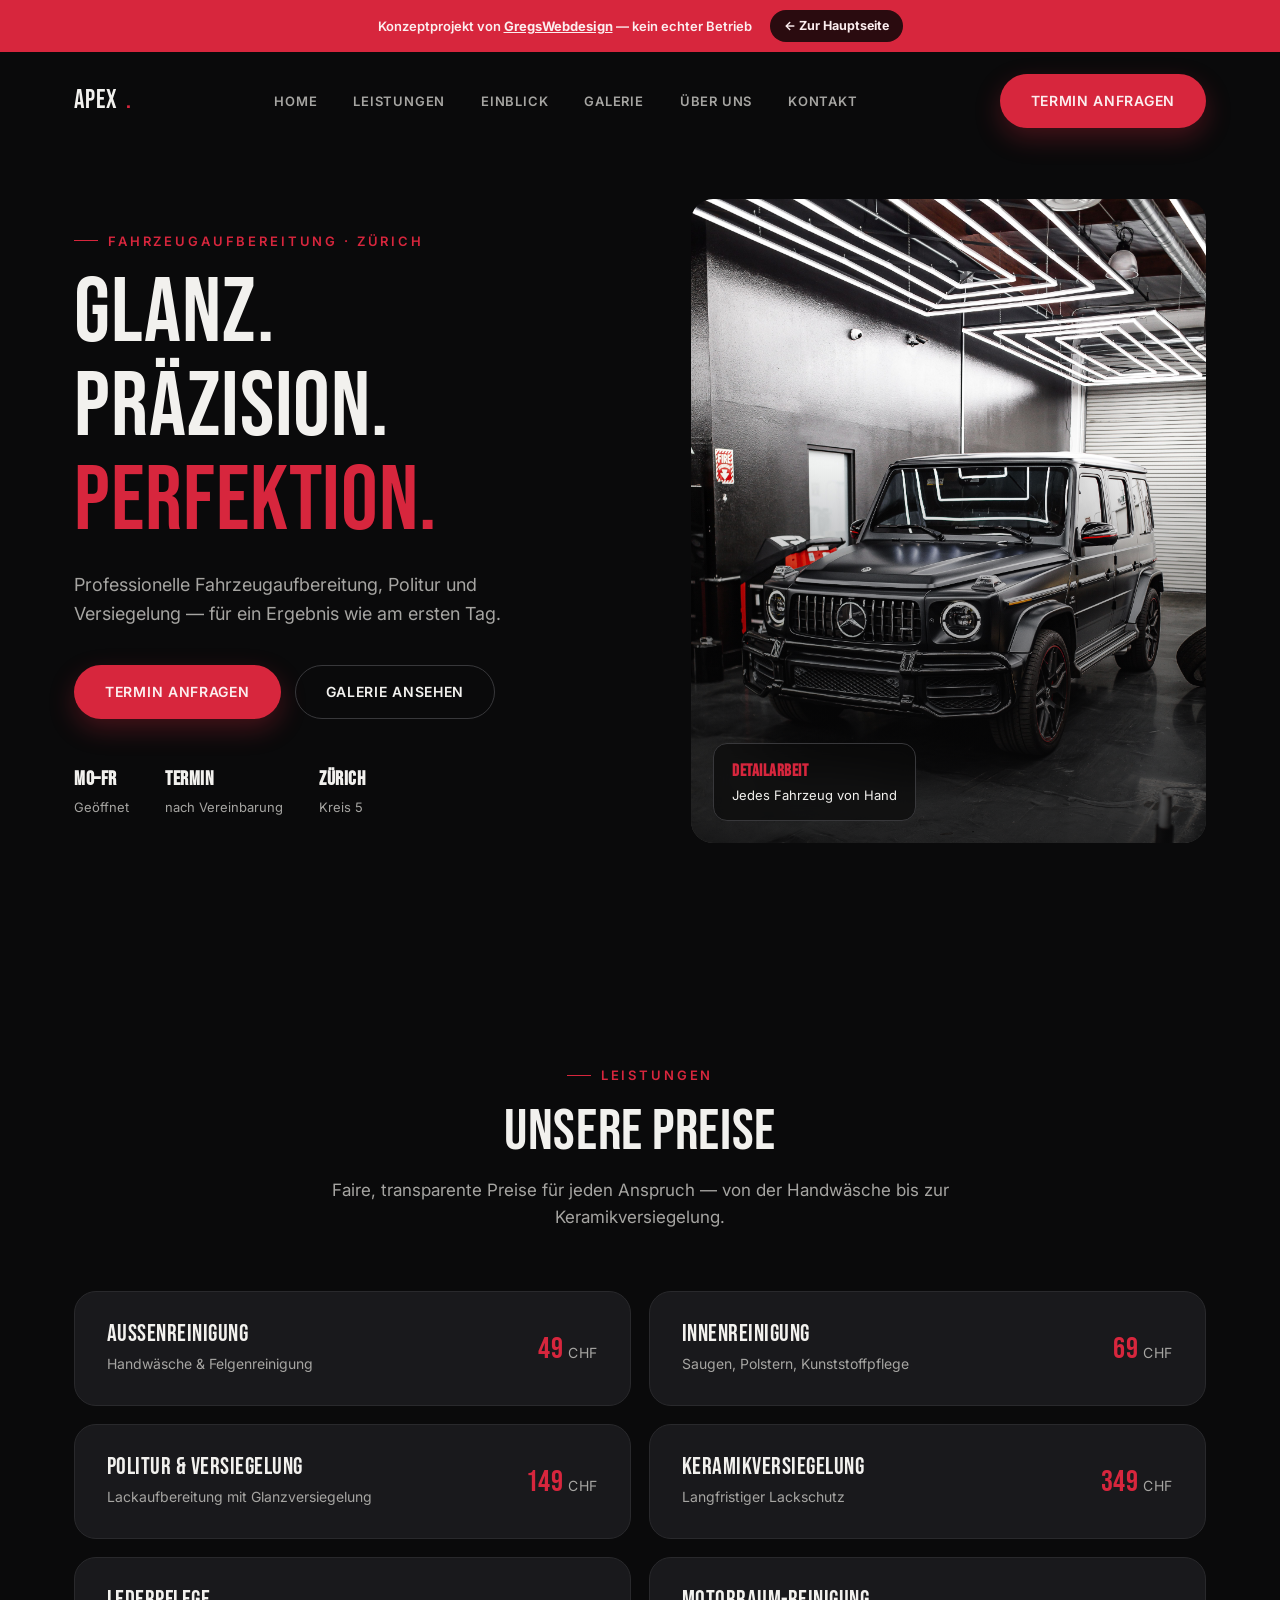
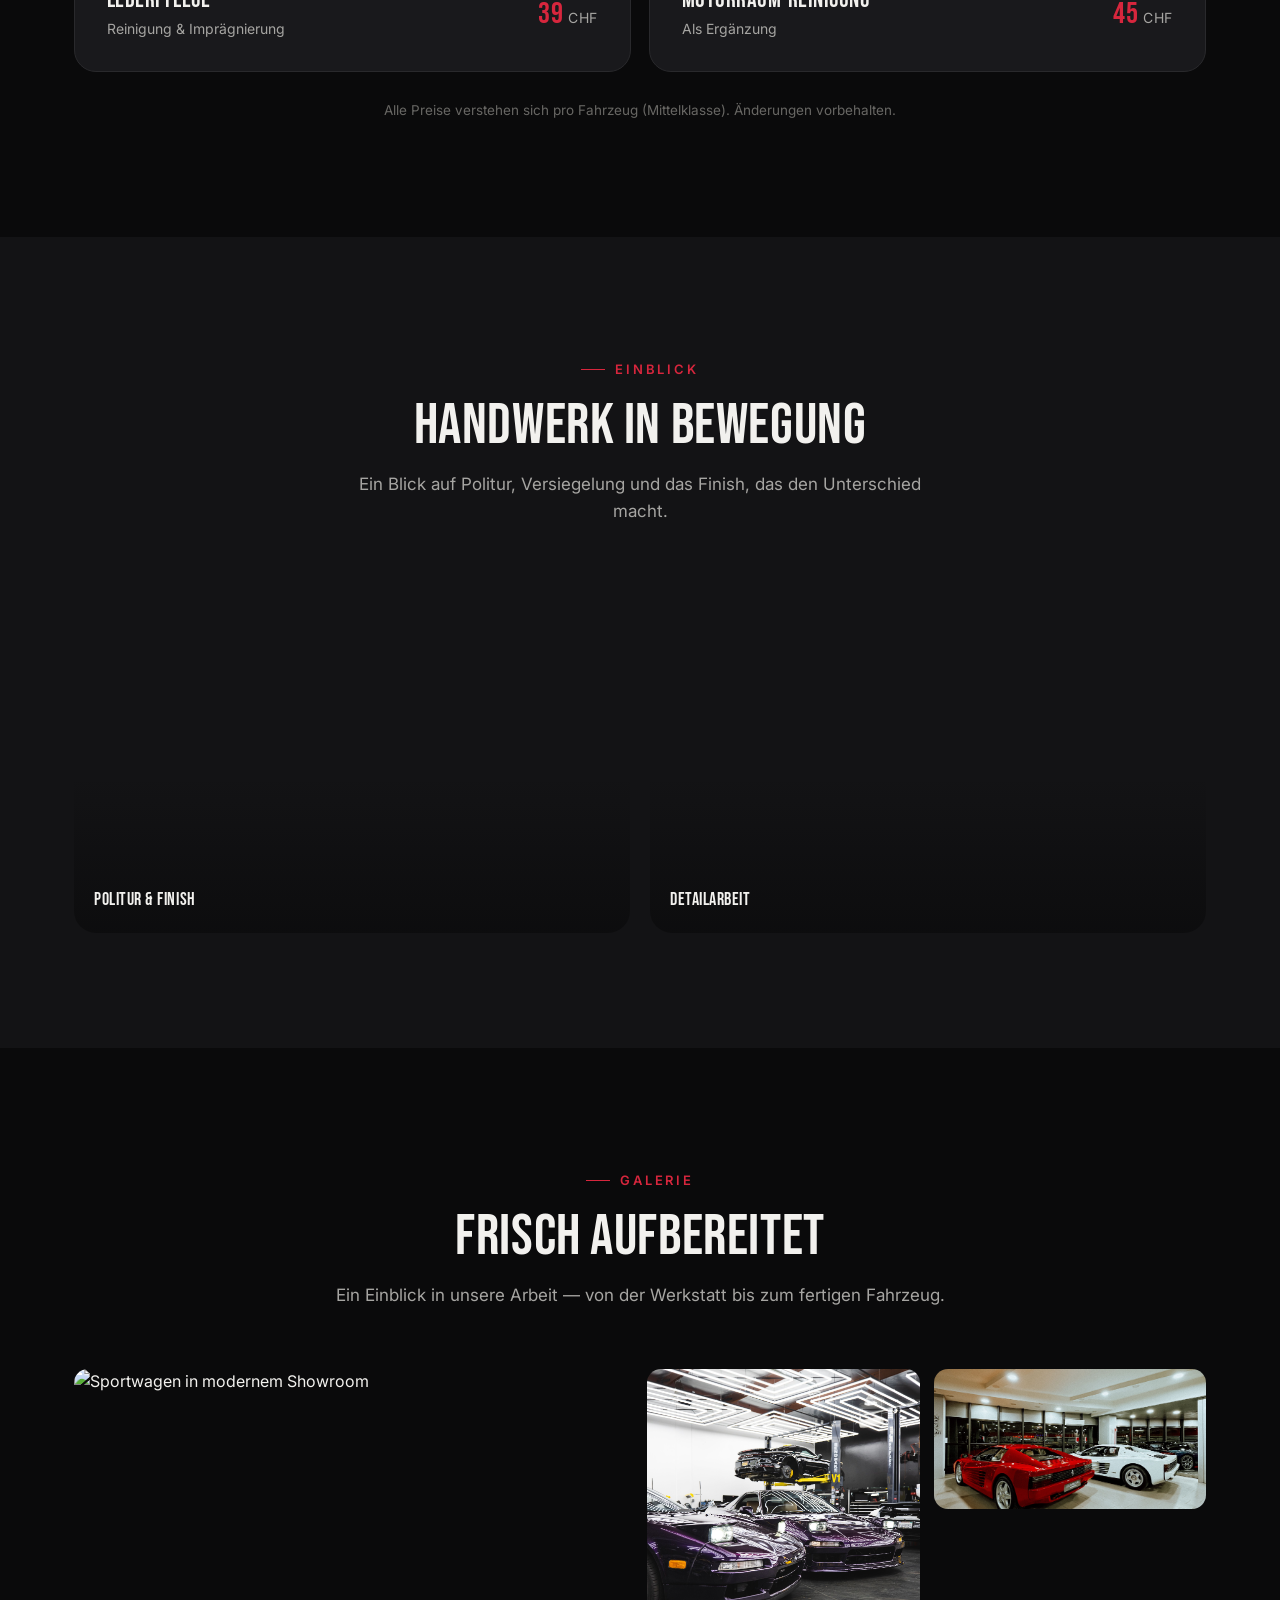
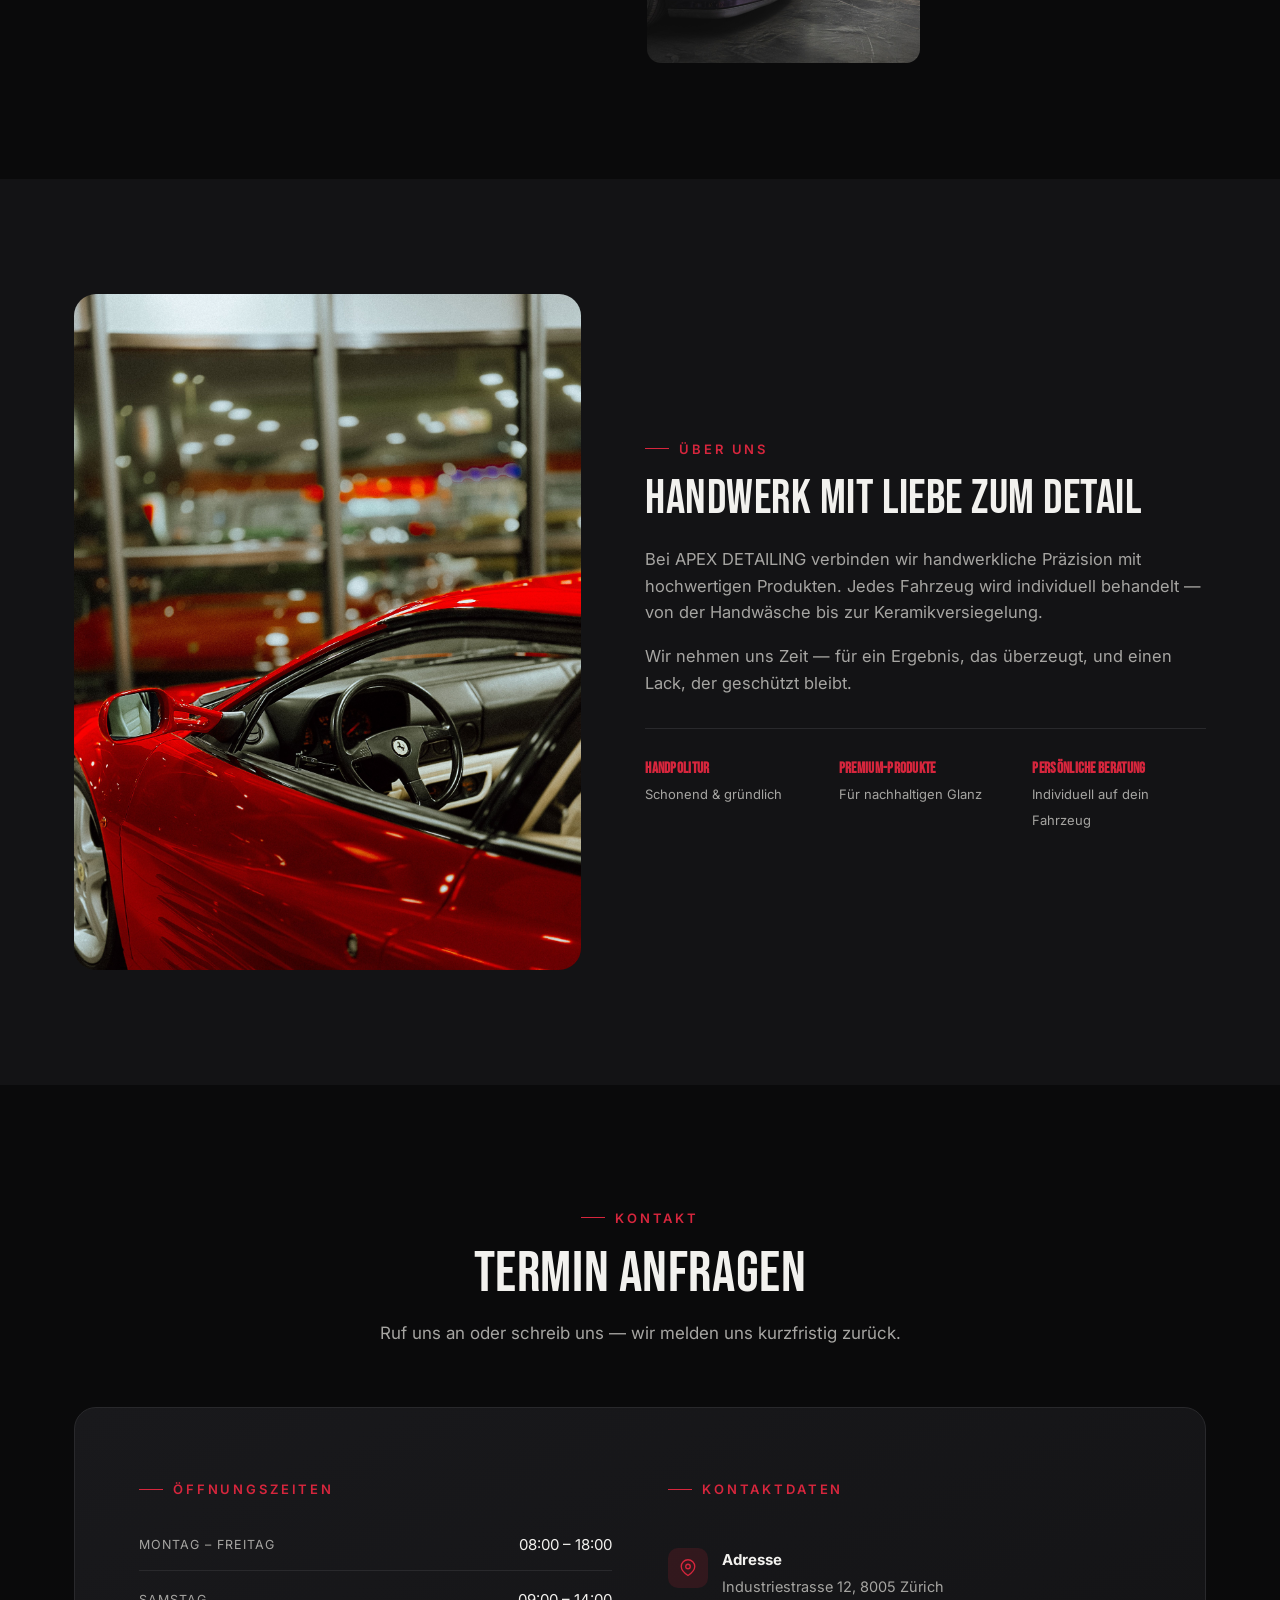
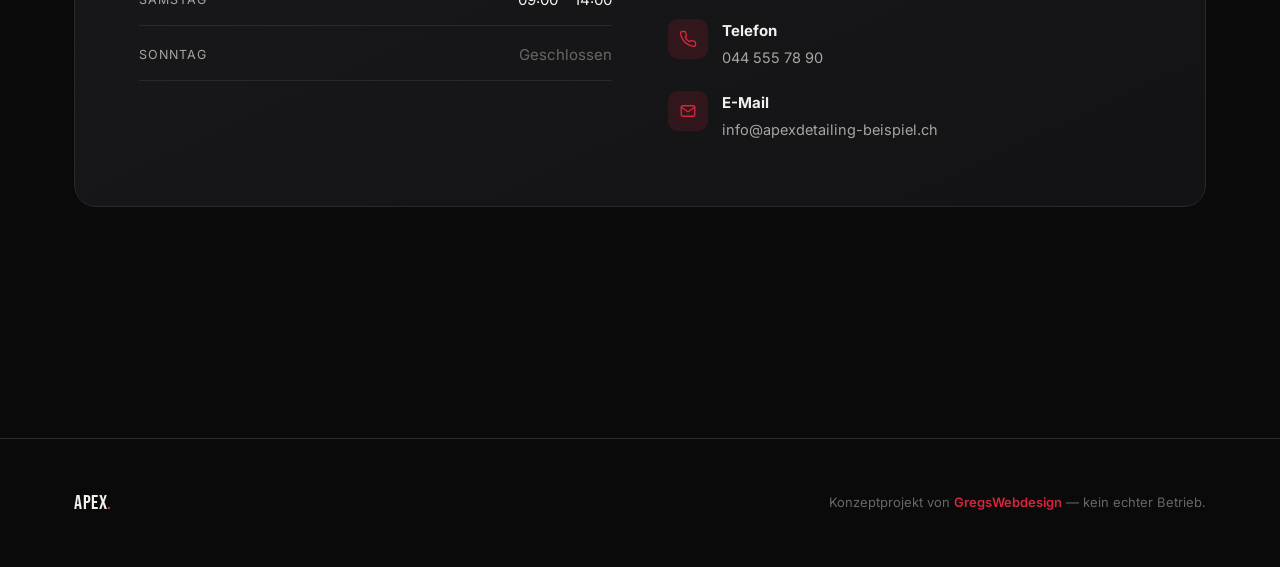
==== Demo-AutoDetailing/index.html @ 3f42331c "Auto-Detailing-Demo hinzufügen und auf Hauptseite verlinken" ====
<!DOCTYPE html>
<html lang="de-CH">
<head>
<meta charset="UTF-8">
<meta name="viewport" content="width=device-width, initial-scale=1.0">
<title>APEX DETAILING – Fahrzeugaufbereitung in Zürich (Konzeptprojekt)</title>
<meta name="description" content="Konzeptprojekt: Moderne Website für einen Fahrzeugaufbereiter in Zürich. Erstellt von GregsWebdesign als Beispielprojekt.">
<meta name="robots" content="noindex">
<link rel="preconnect" href="https://fonts.googleapis.com">
<link rel="preconnect" href="https://fonts.gstatic.com" crossorigin>
<link href="https://fonts.googleapis.com/css2?family=Bebas+Neue&family=Inter:wght@400;500;600;700;800&display=swap" rel="stylesheet">
<link rel="stylesheet" href="css/style.css">
</head>
<body>

<a href="#main" class="skip-link">Zum Inhalt springen</a>

<header class="site-header" id="siteHeader">
  <div class="demo-banner">
    <span>Konzeptprojekt von <a href="https://gregswebdesign.netlify.app" target="_blank" rel="noopener">GregsWebdesign</a> — kein echter Betrieb</span>
    <a href="https://gregswebdesign.netlify.app" class="demo-banner-btn" target="_blank" rel="noopener">
      ← Zur Hauptseite
    </a>
  </div>
  <div class="container">
    <a href="#start" class="brand">APEX<span class="dot">.</span></a>

    <nav class="main-nav" aria-label="Hauptnavigation">
      <a href="#start">Home</a>
      <a href="#leistungen">Leistungen</a>
      <a href="#video-showcase">Einblick</a>
      <a href="#galerie">Galerie</a>
      <a href="#ueber-uns">Über uns</a>
      <a href="#kontakt">Kontakt</a>
    </nav>

    <div class="header-actions">
      <a href="#kontakt" class="btn btn-primary btn-sm desktop-only">Termin anfragen</a>
      <button class="nav-toggle" id="navToggle" aria-label="Menü öffnen" aria-expanded="false" aria-controls="mobileNav">
        <span></span>
      </button>
    </div>
  </div>

  <nav class="mobile-nav" id="mobileNav" aria-label="Mobile Navigation">
    <a href="#start">Home</a>
    <a href="#leistungen">Leistungen</a>
    <a href="#video-showcase">Einblick</a>
    <a href="#galerie">Galerie</a>
    <a href="#ueber-uns">Über uns</a>
    <a href="#kontakt">Kontakt</a>
    <a href="#kontakt" class="btn btn-primary btn-block">Termin anfragen</a>
  </nav>
</header>

<main id="main">

  <!-- ========== HERO ========== -->
  <section class="hero" id="start">
    <div class="container hero-grid">
      <div class="hero-copy reveal">
        <span class="eyebrow">Fahrzeugaufbereitung · Zürich</span>
        <h1>Glanz.<br>Präzision.<br><span>Perfektion.</span></h1>
        <p class="hero-sub">Professionelle Fahrzeugaufbereitung, Politur und Versiegelung — für ein Ergebnis wie am ersten Tag.</p>
        <div class="hero-actions">
          <a href="#kontakt" class="btn btn-primary">Termin anfragen</a>
          <a href="#galerie" class="btn btn-secondary">Galerie ansehen</a>
        </div>
        <ul class="hero-meta">
          <li><strong>Mo–Fr</strong> Geöffnet</li>
          <li><strong>Termin</strong> nach Vereinbarung</li>
          <li><strong>Zürich</strong> Kreis 5</li>
        </ul>
      </div>
      <div class="hero-visual reveal">
        <img src="Bilder/hero-detailing.jpg" alt="Frisch aufbereitetes Fahrzeug in der APEX DETAILING Werkstatt" width="2160" height="3240" loading="eager">
        <div class="hero-visual-badge">
          <strong>Detailarbeit</strong>
          Jedes Fahrzeug von Hand
        </div>
      </div>
    </div>
  </section>

  <!-- ========== LEISTUNGEN ========== -->
  <section class="section-pad" id="leistungen">
    <div class="container">
      <div class="section-head center">
        <span class="eyebrow">Leistungen</span>
        <h2>Unsere Preise</h2>
        <p>Faire, transparente Preise für jeden Anspruch — von der Handwäsche bis zur Keramikversiegelung.</p>
      </div>

      <div class="services-grid reveal-stagger">
        <div class="card service-card">
          <div>
            <h3>Aussenreinigung</h3>
            <p>Handwäsche &amp; Felgenreinigung</p>
          </div>
          <div class="service-price">49<span> CHF</span></div>
        </div>
        <div class="card service-card">
          <div>
            <h3>Innenreinigung</h3>
            <p>Saugen, Polstern, Kunststoffpflege</p>
          </div>
          <div class="service-price">69<span> CHF</span></div>
        </div>
        <div class="card service-card">
          <div>
            <h3>Politur &amp; Versiegelung</h3>
            <p>Lackaufbereitung mit Glanzversiegelung</p>
          </div>
          <div class="service-price">149<span> CHF</span></div>
        </div>
        <div class="card service-card">
          <div>
            <h3>Keramikversiegelung</h3>
            <p>Langfristiger Lackschutz</p>
          </div>
          <div class="service-price">349<span> CHF</span></div>
        </div>
        <div class="card service-card">
          <div>
            <h3>Lederpflege</h3>
            <p>Reinigung &amp; Imprägnierung</p>
          </div>
          <div class="service-price">39<span> CHF</span></div>
        </div>
        <div class="card service-card">
          <div>
            <h3>Motorraum-Reinigung</h3>
            <p>Als Ergänzung</p>
          </div>
          <div class="service-price">45<span> CHF</span></div>
        </div>
      </div>
      <p class="services-note">Alle Preise verstehen sich pro Fahrzeug (Mittelklasse). Änderungen vorbehalten.</p>
    </div>
  </section>

  <!-- ========== VIDEO SHOWCASE ========== -->
  <section class="section-pad" id="video-showcase" style="background:var(--bg-alt);">
    <div class="container">
      <div class="section-head center">
        <span class="eyebrow">Einblick</span>
        <h2>Handwerk in Bewegung</h2>
        <p>Ein Blick auf Politur, Versiegelung und das Finish, das den Unterschied macht.</p>
      </div>

      <div class="video-grid reveal-stagger">
        <div class="video-item">
          <video src="Videos/politur-finish.mp4" autoplay muted loop playsinline preload="auto"></video>
          <div class="video-caption">Politur &amp; Finish</div>
        </div>
        <div class="video-item">
          <video src="Videos/detailarbeit.mp4" autoplay muted loop playsinline preload="auto"></video>
          <div class="video-caption">Detailarbeit</div>
        </div>
      </div>
    </div>
  </section>

  <!-- ========== GALERIE ========== -->
  <section class="section-pad" id="galerie">
    <div class="container">
      <div class="section-head center">
        <span class="eyebrow">Galerie</span>
        <h2>Frisch aufbereitet</h2>
        <p>Ein Einblick in unsere Arbeit — von der Werkstatt bis zum fertigen Fahrzeug.</p>
      </div>

      <div class="gallery-grid">
        <div class="gallery-item g-large">
          <img src="Bilder/gallery-1.jpg" alt="Sportwagen in modernem Showroom" loading="lazy">
        </div>
        <div class="gallery-item g-tall">
          <img src="Bilder/gallery-2.jpg" alt="Frisch aufbereitete Fahrzeuge in der Werkstatt" loading="lazy">
        </div>
        <div class="gallery-item">
          <img src="Bilder/gallery-3.jpg" alt="Fahrzeuge im Showroom" loading="lazy">
        </div>
      </div>
    </div>
  </section>

  <!-- ========== ÜBER UNS ========== -->
  <section class="section-pad" id="ueber-uns" style="background:var(--bg-alt);">
    <div class="container about-wrap">
      <div class="about-visual reveal">
        <img src="Bilder/about.jpg" alt="Detailaufnahme eines aufbereiteten Fahrzeuginnenraums" loading="lazy">
      </div>
      <div class="about-text reveal">
        <span class="eyebrow">Über uns</span>
        <h2 style="font-size:clamp(32px,4vw,48px); margin-bottom:22px;">Handwerk mit Liebe zum Detail</h2>
        <p>Bei APEX DETAILING verbinden wir handwerkliche Präzision mit hochwertigen Produkten. Jedes Fahrzeug wird individuell behandelt — von der Handwäsche bis zur Keramikversiegelung.</p>
        <p>Wir nehmen uns Zeit — für ein Ergebnis, das überzeugt, und einen Lack, der geschützt bleibt.</p>
        <div class="about-stats">
          <div>
            <strong style="font-size:15px;">Handpolitur</strong>
            <span>Schonend &amp; gründlich</span>
          </div>
          <div>
            <strong style="font-size:15px;">Premium-Produkte</strong>
            <span>Für nachhaltigen Glanz</span>
          </div>
          <div>
            <strong style="font-size:15px;">Persönliche Beratung</strong>
            <span>Individuell auf dein Fahrzeug</span>
          </div>
        </div>
      </div>
    </div>
  </section>

  <!-- ========== KONTAKT ========== -->
  <section class="section-pad" id="kontakt">
    <div class="container">
      <div class="section-head center">
        <span class="eyebrow">Kontakt</span>
        <h2>Termin anfragen</h2>
        <p>Ruf uns an oder schreib uns — wir melden uns kurzfristig zurück.</p>
      </div>

      <div class="contact-wrap reveal">
        <div>
          <span class="eyebrow" style="margin-bottom:20px;">Öffnungszeiten</span>
          <div class="hours-list">
            <div class="hours-row"><span>Montag – Freitag</span><span>08:00 – 18:00</span></div>
            <div class="hours-row"><span>Samstag</span><span>09:00 – 14:00</span></div>
            <div class="hours-row closed"><span>Sonntag</span><span>Geschlossen</span></div>
          </div>
        </div>

        <div>
          <span class="eyebrow" style="margin-bottom:20px;">Kontaktdaten</span>
          <div class="contact-info-list">
            <div class="contact-info-item">
              <div class="contact-info-icon">
                <svg width="18" height="18" viewBox="0 0 24 24" fill="none" stroke="currentColor" stroke-width="1.8" stroke-linecap="round" stroke-linejoin="round"><path d="M21 10c0 6-9 12-9 12s-9-6-9-12a9 9 0 0 1 18 0z"/><circle cx="12" cy="10" r="3"/></svg>
              </div>
              <div>
                <strong>Adresse</strong>
                <span>Industriestrasse 12, 8005 Zürich</span>
              </div>
            </div>
            <div class="contact-info-item">
              <div class="contact-info-icon">
                <svg width="18" height="18" viewBox="0 0 24 24" fill="none" stroke="currentColor" stroke-width="1.8" stroke-linecap="round" stroke-linejoin="round"><path d="M22 16.92v3a2 2 0 0 1-2.18 2 19.79 19.79 0 0 1-8.63-3.07 19.5 19.5 0 0 1-6-6 19.79 19.79 0 0 1-3.07-8.67A2 2 0 0 1 4.11 2h3a2 2 0 0 1 2 1.72c.127.96.362 1.903.7 2.81a2 2 0 0 1-.45 2.11L8.09 9.91a16 16 0 0 0 6 6l1.27-1.27a2 2 0 0 1 2.11-.45c.907.338 1.85.573 2.81.7A2 2 0 0 1 22 16.92z"/></svg>
              </div>
              <div>
                <strong>Telefon</strong>
                <a href="tel:+41445557890">044 555 78 90</a>
              </div>
            </div>
            <div class="contact-info-item">
              <div class="contact-info-icon">
                <svg width="18" height="18" viewBox="0 0 24 24" fill="none" stroke="currentColor" stroke-width="1.8" stroke-linecap="round" stroke-linejoin="round"><path d="M4 4h16v16H4z" opacity="0"/><path d="m3 7 9 6 9-6"/><rect x="3" y="5" width="18" height="14" rx="2"/></svg>
              </div>
              <div>
                <strong>E-Mail</strong>
                <a href="mailto:info@apexdetailing-beispiel.ch">info@apexdetailing-beispiel.ch</a>
              </div>
            </div>
          </div>
        </div>
      </div>
    </div>
  </section>

</main>

<footer class="site-footer">
  <div class="container footer-inner">
    <span class="footer-brand">APEX<span style="color:var(--accent);">.</span></span>
    <span class="footer-credit">Konzeptprojekt von <a href="https://gregswebdesign.netlify.app" target="_blank" rel="noopener">GregsWebdesign</a> — kein echter Betrieb.</span>
  </div>
</footer>

<script src="js/script.js"></script>
</body>
</html>
---- Demo-AutoDetailing/css/style.css ----
/* ==========================================================================
   APEX DETAILING — Konzeptprojekt von GregsWebdesign
   ========================================================================== */

:root {
  --bg: #0A0A0B;
  --bg-alt: #131315;
  --surface: #19191C;
  --surface-2: #1F1F22;
  --text: #F2F1EE;
  --text-muted: #A6A5A2;
  --text-faint: #686764;
  --border: #29292C;
  --border-strong: #38383B;
  --accent: #D7263D;
  --accent-dark: #A81C2F;
  --accent-soft: rgba(215, 38, 61, 0.14);

  --radius-sm: 8px;
  --radius-md: 14px;
  --radius-lg: 22px;
  --radius-full: 999px;

  --shadow-md: 0 16px 40px rgba(0, 0, 0, 0.35);
  --shadow-lg: 0 30px 70px rgba(0, 0, 0, 0.5);

  --ease: cubic-bezier(.22, 1, .36, 1);
  --container: 1180px;
  --font-display: 'Bebas Neue', 'Inter', sans-serif;
}

*, *::before, *::after { box-sizing: border-box; }
* { margin: 0; padding: 0; }
html { scroll-behavior: smooth; -webkit-text-size-adjust: 100%; }
@media (prefers-reduced-motion: reduce) {
  html { scroll-behavior: auto; }
  *, *::before, *::after {
    animation-duration: 0.01ms !important;
    animation-iteration-count: 1 !important;
    transition-duration: 0.01ms !important;
    scroll-behavior: auto !important;
  }
}
body {
  font-family: 'Inter', -apple-system, BlinkMacSystemFont, 'Segoe UI', Roboto, sans-serif;
  background: var(--bg);
  color: var(--text);
  line-height: 1.6;
  -webkit-font-smoothing: antialiased;
  overflow-x: hidden;
}
img, svg, video { display: block; max-width: 100%; }
a { color: inherit; text-decoration: none; }
ul, ol { list-style: none; }
button { font: inherit; cursor: pointer; }
h1, h2, h3, h4 {
  font-family: var(--font-display);
  font-weight: 400;
  letter-spacing: 0.01em;
  line-height: 1.02;
  text-transform: uppercase;
}

.container { width: 100%; max-width: var(--container); margin-inline: auto; padding-inline: 24px; }
section { position: relative; }
.section-pad { padding-block: clamp(64px, 9vw, 120px); }

.eyebrow {
  display: inline-flex;
  align-items: center;
  gap: 10px;
  font-size: 13px;
  font-weight: 600;
  letter-spacing: 0.22em;
  text-transform: uppercase;
  color: var(--accent);
  margin-bottom: 16px;
}
.eyebrow::before { content: ""; width: 24px; height: 1px; background: var(--accent); }

.section-head { max-width: 620px; margin-bottom: clamp(36px, 5vw, 60px); }
.section-head.center { margin-inline: auto; text-align: center; }
.section-head h2 { font-size: clamp(36px, 5vw, 58px); margin-bottom: 16px; }
.section-head p { color: var(--text-muted); font-size: 17px; }

/* ---------- Buttons ---------- */
.btn {
  display: inline-flex;
  align-items: center;
  justify-content: center;
  gap: 10px;
  padding: 15px 30px;
  border-radius: var(--radius-full);
  font-weight: 600;
  font-size: 14px;
  letter-spacing: 0.05em;
  text-transform: uppercase;
  border: 1px solid transparent;
  transition: transform 0.35s var(--ease), box-shadow 0.35s var(--ease), background 0.25s var(--ease), border-color 0.25s var(--ease), color 0.25s var(--ease);
  white-space: nowrap;
}
.btn-primary {
  background: var(--accent);
  color: #FCEEEF;
  box-shadow: 0 10px 26px rgba(215,38,61,0.28);
}
.btn-primary:hover { background: #EB3A50; transform: translateY(-2px); box-shadow: 0 14px 32px rgba(215,38,61,0.36); }
.btn-secondary { background: transparent; color: var(--text); border-color: var(--border-strong); }
.btn-secondary:hover { border-color: var(--accent); color: var(--accent); transform: translateY(-2px); }
.btn-block { width: 100%; }

/* ---------- Header ---------- */
.site-header {
  position: fixed;
  top: 0; left: 0; right: 0;
  z-index: 100;
  transition: background 0.3s var(--ease), border-color 0.3s var(--ease);
  border-bottom: 1px solid transparent;
}
.site-header.is-scrolled {
  background: rgba(10, 10, 11, 0.85);
  backdrop-filter: blur(14px) saturate(160%);
  -webkit-backdrop-filter: blur(14px) saturate(160%);
  border-color: var(--border);
}
.site-header .container {
  display: flex;
  align-items: center;
  justify-content: space-between;
  gap: 24px;
  padding-block: 22px;
  transition: padding 0.3s var(--ease);
}
.site-header.is-scrolled .container { padding-block: 16px; }
.brand {
  display: flex;
  align-items: baseline;
  gap: 8px;
  font-family: var(--font-display);
  font-size: 26px;
  letter-spacing: 0.04em;
}
.brand .dot { color: var(--accent); }
.main-nav { display: flex; align-items: center; gap: 4px; }
.main-nav a {
  padding: 9px 16px;
  border-radius: var(--radius-full);
  font-size: 13px;
  font-weight: 600;
  letter-spacing: 0.06em;
  text-transform: uppercase;
  color: var(--text-muted);
  transition: color 0.2s var(--ease), background 0.2s var(--ease);
}
.main-nav a:hover { color: var(--text); background: var(--surface); }
.header-actions { display: flex; align-items: center; gap: 14px; }
.nav-toggle {
  display: none;
  background: none;
  border: 1px solid var(--border-strong);
  border-radius: 10px;
  width: 42px; height: 42px;
  align-items: center; justify-content: center;
}
.nav-toggle span { position: relative; width: 18px; height: 2px; background: var(--text); display: block; }
.nav-toggle span::before, .nav-toggle span::after {
  content: ""; position: absolute; left: 0; width: 18px; height: 2px; background: var(--text);
  transition: transform 0.25s var(--ease);
}
.nav-toggle span::before { top: -6px; }
.nav-toggle span::after { top: 6px; }
.nav-toggle[aria-expanded="true"] span { background: transparent; }
.nav-toggle[aria-expanded="true"] span::before { top: 0; transform: rotate(45deg); }
.nav-toggle[aria-expanded="true"] span::after { top: 0; transform: rotate(-45deg); }

.mobile-nav {
  position: fixed; inset: 0; background: var(--bg); z-index: 99;
  display: flex; flex-direction: column; padding: 100px 28px 40px;
  transform: translateY(-100%); transition: transform 0.4s var(--ease); overflow-y: auto;
}
.mobile-nav.is-open { transform: translateY(0); }
.mobile-nav a:not(.btn) {
  font-family: var(--font-display);
  font-size: 30px;
  letter-spacing: 0.03em;
  padding: 16px 0;
  border-bottom: 1px solid var(--border);
  display: block;
}
.mobile-nav .btn { margin-top: 28px; }

/* ---------- Demo banner ---------- */
.demo-banner {
  background: var(--accent);
  color: #FCEEEF;
  display: flex;
  align-items: center;
  justify-content: center;
  flex-wrap: wrap;
  gap: 10px 18px;
  font-size: 13px;
  font-weight: 600;
  padding: 10px 20px;
  text-align: center;
}
.demo-banner a { text-decoration: underline; font-weight: 700; }
.demo-banner-btn {
  display: inline-flex;
  align-items: center;
  gap: 6px;
  background: #2A0B0F;
  color: #FCEEEF;
  padding: 6px 14px;
  border-radius: var(--radius-full);
  font-size: 12.5px;
  font-weight: 700;
  text-decoration: none !important;
  white-space: nowrap;
  transition: background 0.25s var(--ease), transform 0.25s var(--ease);
}
.demo-banner-btn:hover { background: #3D0F15; transform: translateY(-1px); }

/* ---------- Hero ---------- */
.hero {
  padding-top: clamp(150px, 18vw, 200px);
  padding-bottom: clamp(60px, 8vw, 100px);
  position: relative;
  overflow: hidden;
}
.hero-grid {
  display: grid;
  grid-template-columns: 1.05fr 0.95fr;
  gap: 48px;
  align-items: center;
}
.hero h1 {
  font-size: clamp(52px, 7.2vw, 96px);
  margin-bottom: 22px;
}
.hero h1 span { color: var(--accent); }
.hero-sub {
  font-size: clamp(16px, 1.6vw, 18px);
  color: var(--text-muted);
  max-width: 460px;
  margin-bottom: 36px;
}
.hero-actions { display: flex; gap: 14px; flex-wrap: wrap; margin-bottom: 44px; }
.hero-meta { display: flex; flex-wrap: wrap; gap: 24px 36px; }
.hero-meta li { font-size: 13px; color: var(--text-muted); }
.hero-meta strong { display: block; color: var(--text); font-family: var(--font-display); font-size: 20px; letter-spacing: 0.03em; margin-bottom: 2px; }

.hero-visual { position: relative; aspect-ratio: 4/5; border-radius: var(--radius-lg); overflow: hidden; }
.hero-visual img { width: 100%; height: 100%; object-fit: cover; }
.hero-visual::after {
  content: "";
  position: absolute; inset: 0;
  background: linear-gradient(180deg, rgba(10,10,11,0) 40%, rgba(10,10,11,0.78) 100%);
}
.hero-visual-badge {
  position: absolute; bottom: 22px; left: 22px; z-index: 2;
  background: rgba(10,10,11,0.7);
  backdrop-filter: blur(8px);
  border: 1px solid var(--border-strong);
  border-radius: var(--radius-md);
  padding: 14px 18px;
  font-size: 13px;
}
.hero-visual-badge strong { display: block; font-family: var(--font-display); font-size: 17px; letter-spacing: 0.03em; color: var(--accent); }

/* ---------- Cards ---------- */
.card {
  background: var(--surface);
  border: 1px solid var(--border);
  border-radius: var(--radius-lg);
  transition: transform 0.4s var(--ease), box-shadow 0.4s var(--ease), border-color 0.4s var(--ease);
}
.card:hover { transform: translateY(-4px); box-shadow: var(--shadow-md); border-color: var(--border-strong); }

/* ---------- Services ---------- */
.services-grid { display: grid; grid-template-columns: repeat(2, 1fr); gap: 18px; }
.service-card { padding: 30px 32px; display: flex; align-items: center; justify-content: space-between; gap: 20px; }
.service-card h3 { font-size: 24px; margin-bottom: 6px; letter-spacing: 0.02em; }
.service-card p { color: var(--text-muted); font-size: 14px; }
.service-price {
  font-family: var(--font-display);
  font-size: 30px;
  color: var(--accent);
  letter-spacing: 0.02em;
  flex-shrink: 0;
}
.service-price span { font-size: 14px; color: var(--text-muted); font-family: 'Inter', sans-serif; }
.services-note { text-align: center; color: var(--text-faint); font-size: 13.5px; margin-top: 28px; }

/* ---------- Video showcase ---------- */
.video-grid { display: grid; grid-template-columns: repeat(2, 1fr); gap: 20px; }
.video-item { position: relative; border-radius: var(--radius-lg); overflow: hidden; aspect-ratio: 16/10; }
.video-item video { width: 100%; height: 100%; object-fit: cover; }
.video-item::after {
  content: ""; position: absolute; inset: 0;
  background: linear-gradient(180deg, rgba(10,10,11,0) 55%, rgba(10,10,11,0.7) 100%);
  pointer-events: none;
}
.video-caption {
  position: absolute; bottom: 18px; left: 20px; z-index: 2;
  font-family: var(--font-display); font-size: 18px; letter-spacing: 0.03em; color: var(--text);
}

/* ---------- Gallery ---------- */
.gallery-grid {
  display: grid;
  grid-template-columns: repeat(4, 1fr);
  grid-auto-rows: 140px;
  grid-auto-flow: dense;
  gap: 14px;
}
.gallery-item { position: relative; overflow: hidden; border-radius: var(--radius-md); }
.gallery-item img { width: 100%; height: 100%; object-fit: cover; transition: transform 0.6s var(--ease); }
.gallery-item:hover img { transform: scale(1.08); }
.gallery-item::after {
  content: ""; position: absolute; inset: 0;
  background: linear-gradient(180deg, rgba(10,10,11,0) 55%, rgba(10,10,11,0.55) 100%);
  opacity: 0; transition: opacity 0.4s var(--ease);
}
.gallery-item:hover::after { opacity: 1; }
.gallery-item.g-large { grid-column: span 2; grid-row: span 2; }
.gallery-item.g-tall { grid-row: span 2; }

/* ---------- About ---------- */
.about-wrap { display: grid; grid-template-columns: 0.95fr 1.05fr; gap: 64px; align-items: center; }
.about-visual { position: relative; aspect-ratio: 3/4; border-radius: var(--radius-lg); overflow: hidden; }
.about-visual img { width: 100%; height: 100%; object-fit: cover; }
.about-text p { color: var(--text-muted); font-size: 16.5px; margin-bottom: 18px; }
.about-stats { display: grid; grid-template-columns: repeat(3, 1fr); gap: 20px; margin-top: 32px; padding-top: 28px; border-top: 1px solid var(--border); }
.about-stats strong { display: block; font-family: var(--font-display); font-size: 34px; color: var(--accent); letter-spacing: 0.02em; }
.about-stats span { font-size: 13px; color: var(--text-muted); }

/* ---------- Hours + Contact ---------- */
.contact-wrap {
  background: linear-gradient(155deg, var(--surface) 0%, var(--bg-alt) 100%);
  border: 1px solid var(--border);
  border-radius: var(--radius-lg);
  padding: clamp(36px, 5vw, 64px);
  display: grid;
  grid-template-columns: 1fr 1fr;
  gap: 56px;
}
.hours-list { display: flex; flex-direction: column; gap: 4px; }
.hours-row {
  display: flex; justify-content: space-between; align-items: center;
  padding: 13px 0; border-bottom: 1px solid var(--border);
  font-size: 15px;
}
.hours-row span:first-child { color: var(--text-muted); text-transform: uppercase; font-size: 12.5px; letter-spacing: 0.08em; }
.hours-row.closed span:last-child { color: var(--text-faint); }
.contact-info-list { display: flex; flex-direction: column; gap: 20px; margin-top: 28px; }
.contact-info-item { display: flex; gap: 14px; align-items: flex-start; }
.contact-info-icon {
  width: 40px; height: 40px; border-radius: 10px; background: var(--accent-soft); color: var(--accent);
  display: flex; align-items: center; justify-content: center; flex-shrink: 0;
}
.contact-info-item strong { display: block; font-size: 15px; margin-bottom: 2px; }
.contact-info-item span, .contact-info-item a { color: var(--text-muted); font-size: 14.5px; }
.contact-info-item a:hover { color: var(--accent); }

/* ---------- Footer ---------- */
.site-footer { padding-block: 48px; border-top: 1px solid var(--border); margin-top: clamp(64px, 9vw, 120px); }
.footer-inner { display: flex; justify-content: space-between; align-items: center; flex-wrap: wrap; gap: 16px; }
.footer-brand { font-family: var(--font-display); font-size: 20px; letter-spacing: 0.03em; }
.footer-credit { font-size: 13px; color: var(--text-faint); }
.footer-credit a { color: var(--accent); font-weight: 600; }

/* ---------- Reveal ---------- */
.reveal { opacity: 0; transform: translateY(24px); transition: opacity 0.7s var(--ease), transform 0.7s var(--ease); }
.reveal.is-visible { opacity: 1; transform: translateY(0); }
.reveal-stagger > * { opacity: 0; transform: translateY(20px); transition: opacity 0.6s var(--ease), transform 0.6s var(--ease); }
.reveal-stagger.is-visible > * { opacity: 1; transform: translateY(0); }
.reveal-stagger.is-visible > *:nth-child(1) { transition-delay: 0.03s; }
.reveal-stagger.is-visible > *:nth-child(2) { transition-delay: 0.09s; }
.reveal-stagger.is-visible > *:nth-child(3) { transition-delay: 0.15s; }
.reveal-stagger.is-visible > *:nth-child(4) { transition-delay: 0.21s; }
.reveal-stagger.is-visible > *:nth-child(5) { transition-delay: 0.27s; }

/* ---------- Focus ---------- */
a:focus-visible, button:focus-visible { outline: 2px solid var(--accent); outline-offset: 2px; }
.skip-link {
  position: absolute; left: -999px; top: 0; background: var(--accent); color: #FCEEEF;
  padding: 12px 20px; z-index: 999; font-weight: 700; font-size: 14px;
}
.skip-link:focus { left: 0; }

/* ---------- Responsive ---------- */
@media (max-width: 1024px) {
  .hero-grid { grid-template-columns: 1fr; }
  .hero-visual { max-width: 460px; margin-inline: auto; aspect-ratio: 1/1; }
  .about-wrap { grid-template-columns: 1fr; gap: 40px; }
  .about-visual { max-width: 420px; margin-inline: auto; width: 100%; }
  .contact-wrap { grid-template-columns: 1fr; }
  .gallery-grid { grid-template-columns: repeat(3, 1fr); grid-auto-rows: 120px; }
  .video-grid { grid-template-columns: 1fr; }
}
@media (max-width: 860px) {
  .main-nav { display: none; }
  .header-actions .btn-primary.desktop-only { display: none; }
  .nav-toggle { display: flex; }
  .services-grid { grid-template-columns: 1fr; }
}
@media (max-width: 640px) {
  .gallery-grid { grid-template-columns: repeat(2, 1fr); grid-auto-rows: 130px; }
  .gallery-item.g-large { grid-column: span 2; grid-row: span 1; aspect-ratio: 16/10; height: auto; }
  .about-stats { grid-template-columns: repeat(3, 1fr); gap: 10px; }
  .service-card { flex-direction: column; align-items: flex-start; gap: 10px; }
}
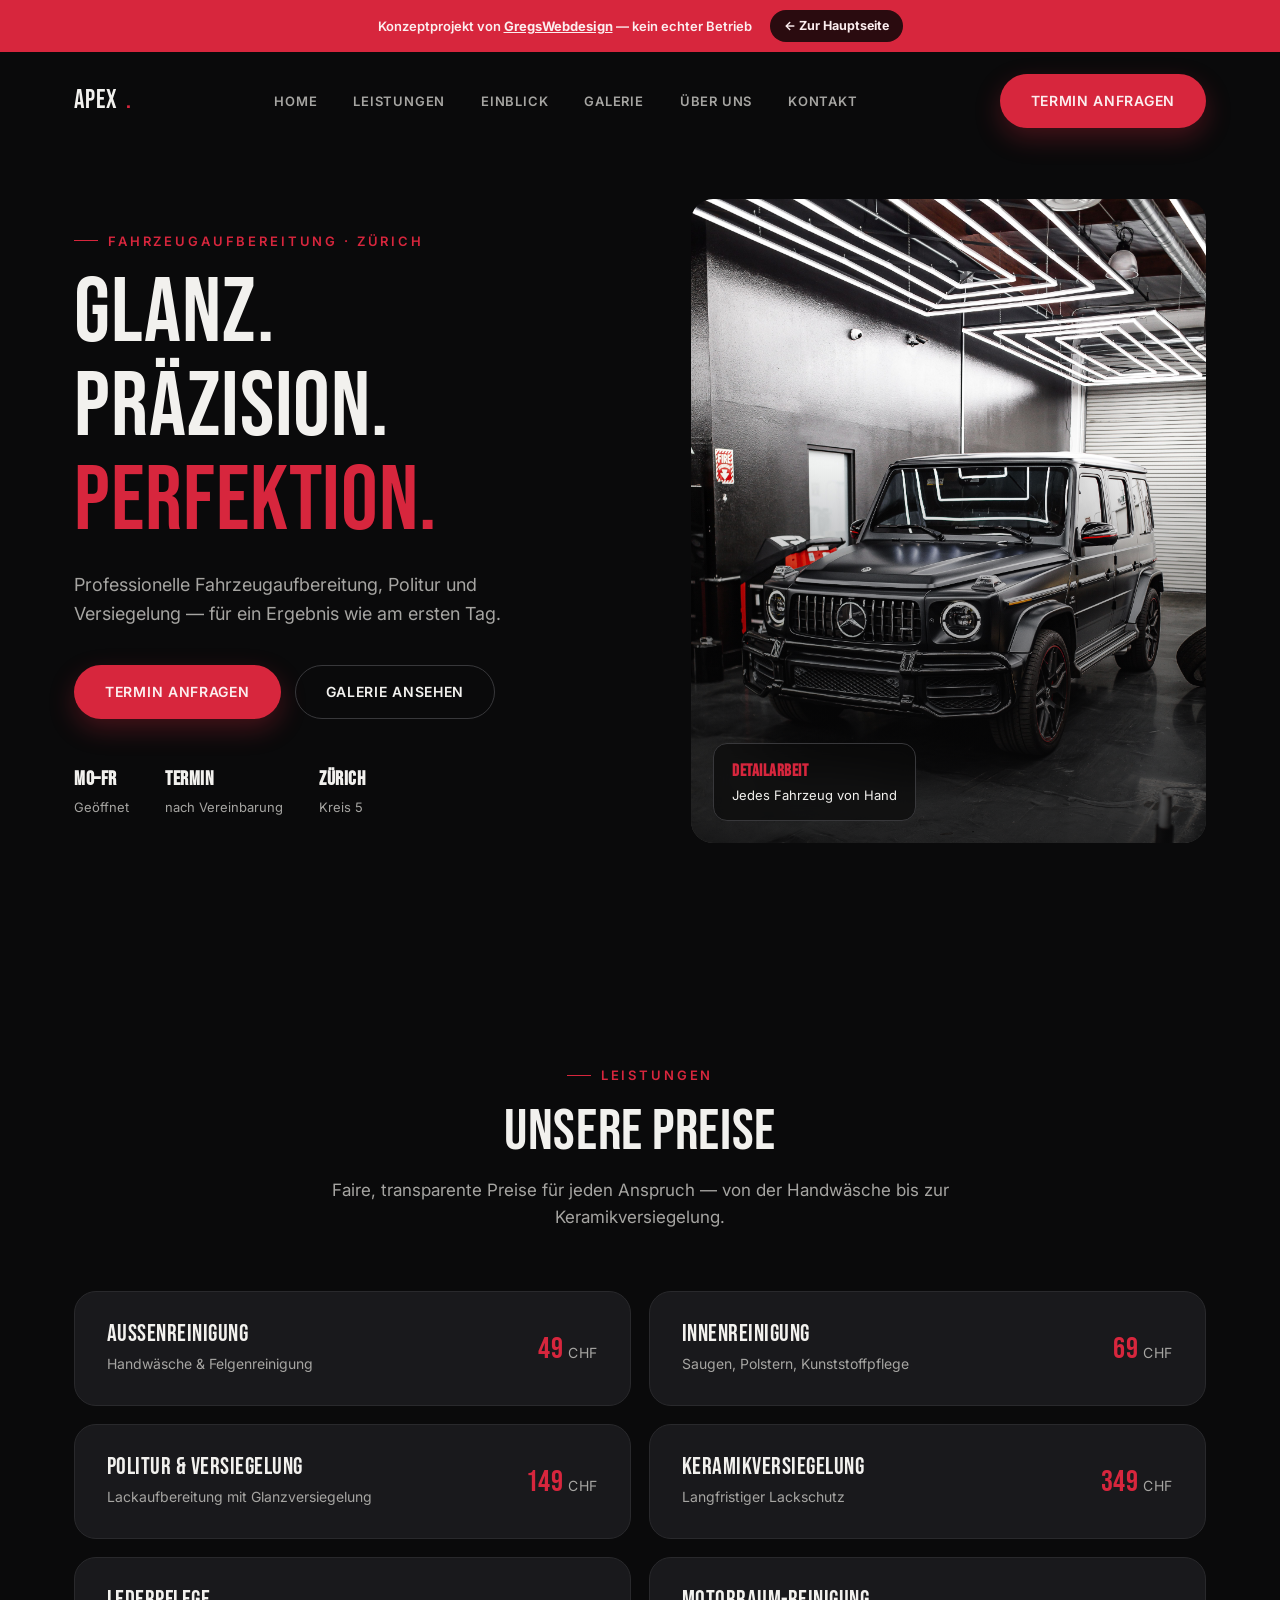
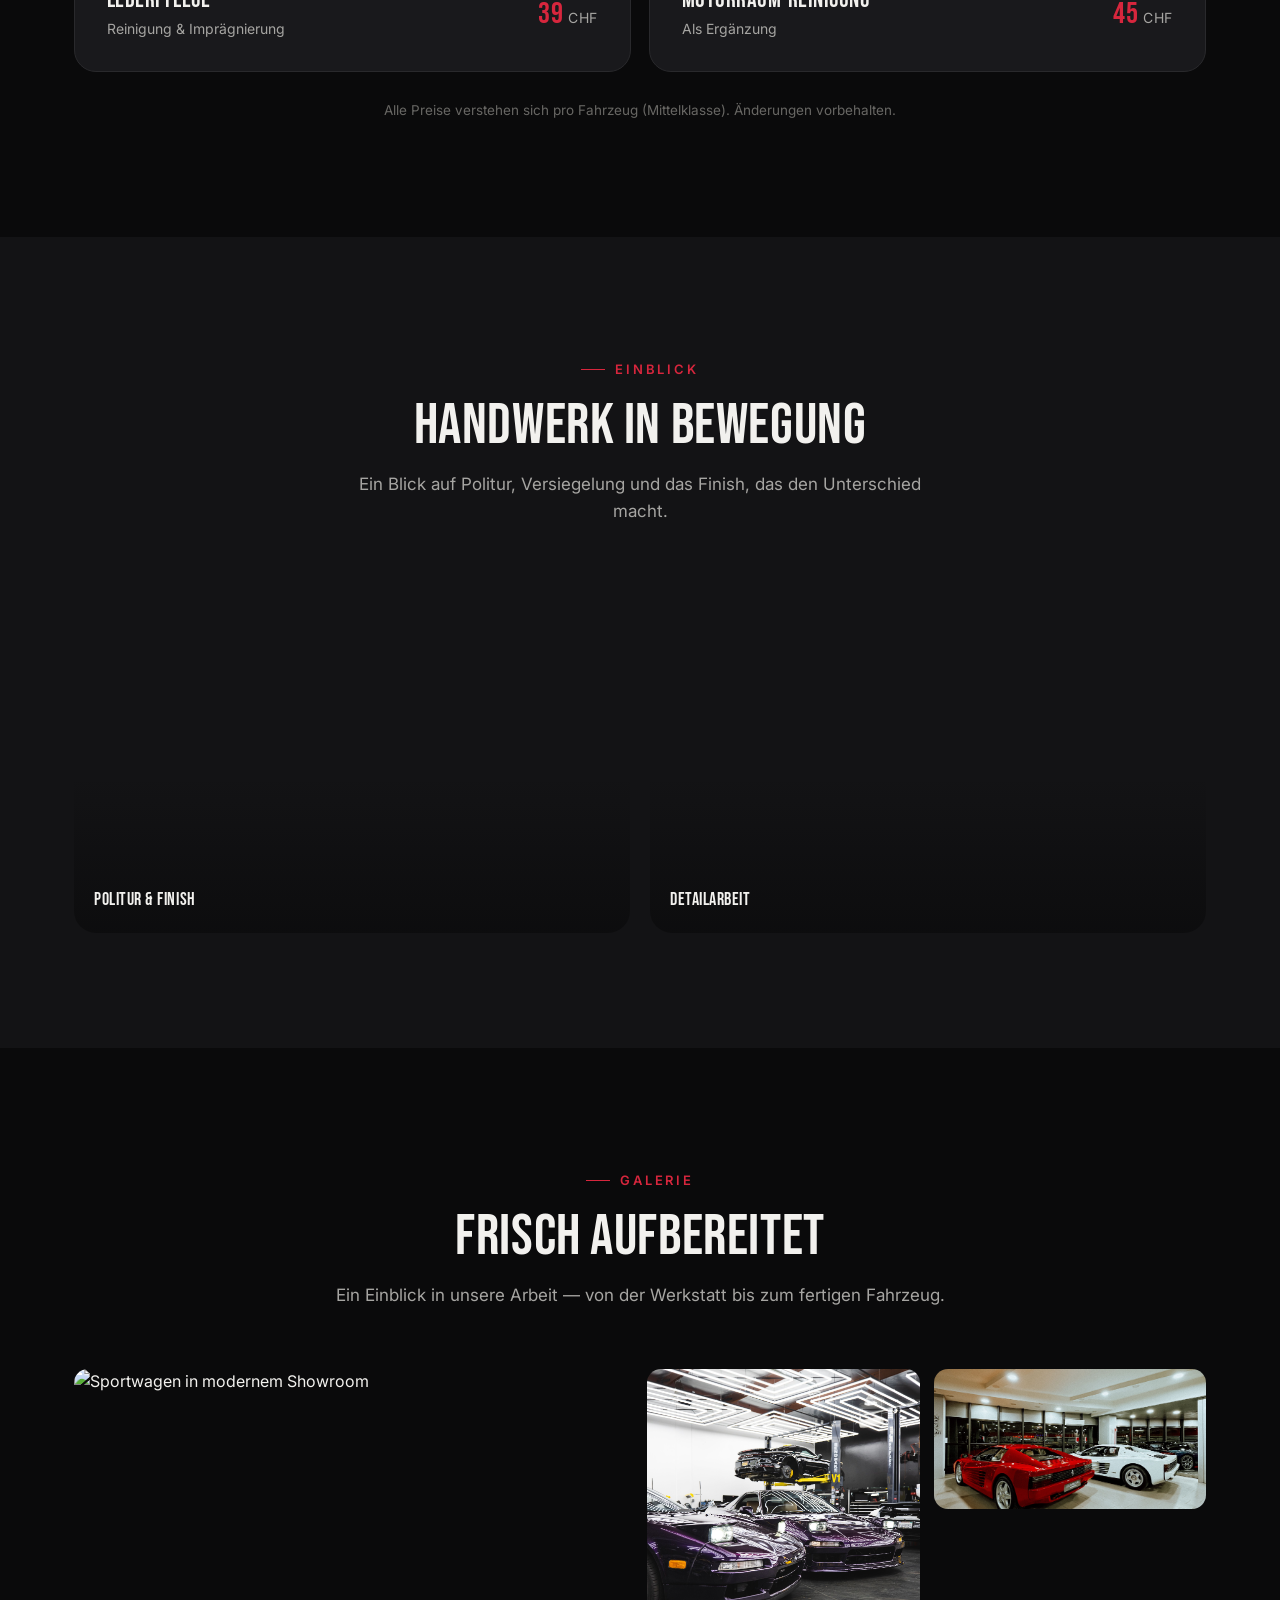
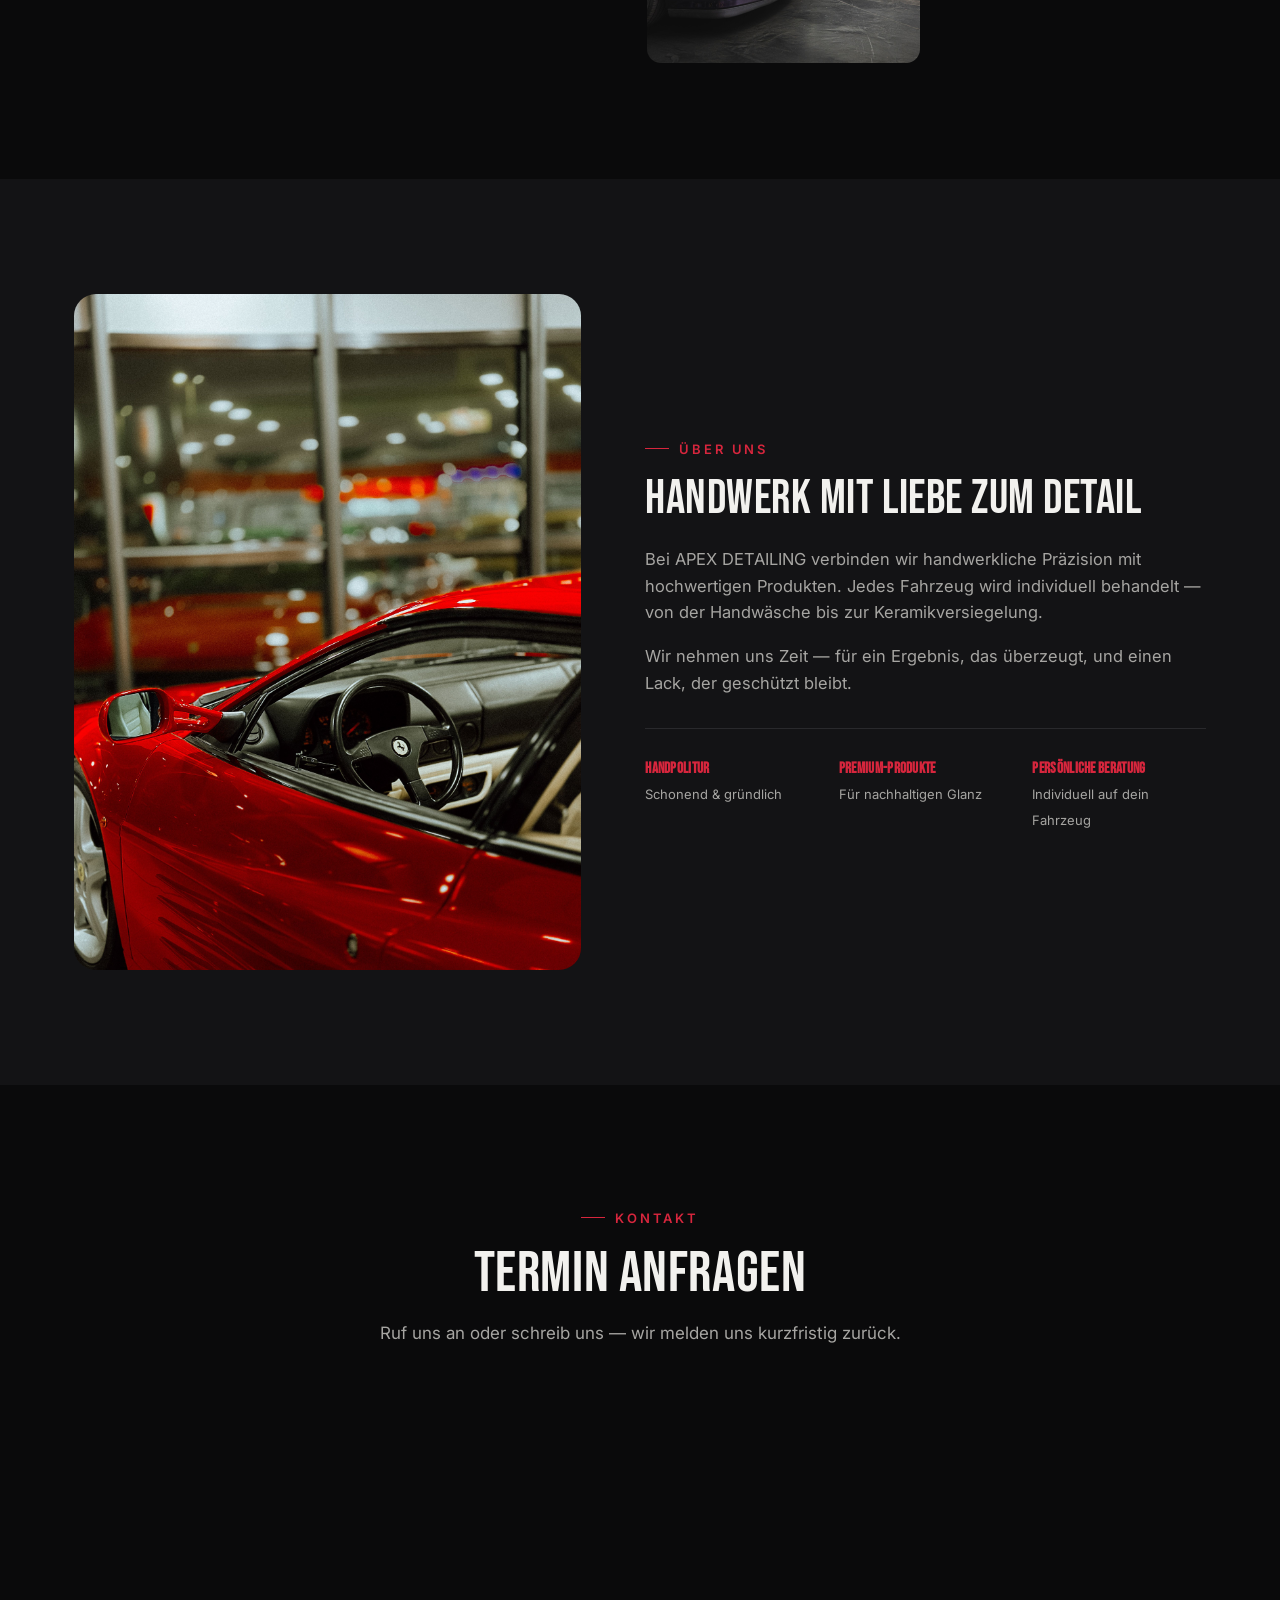
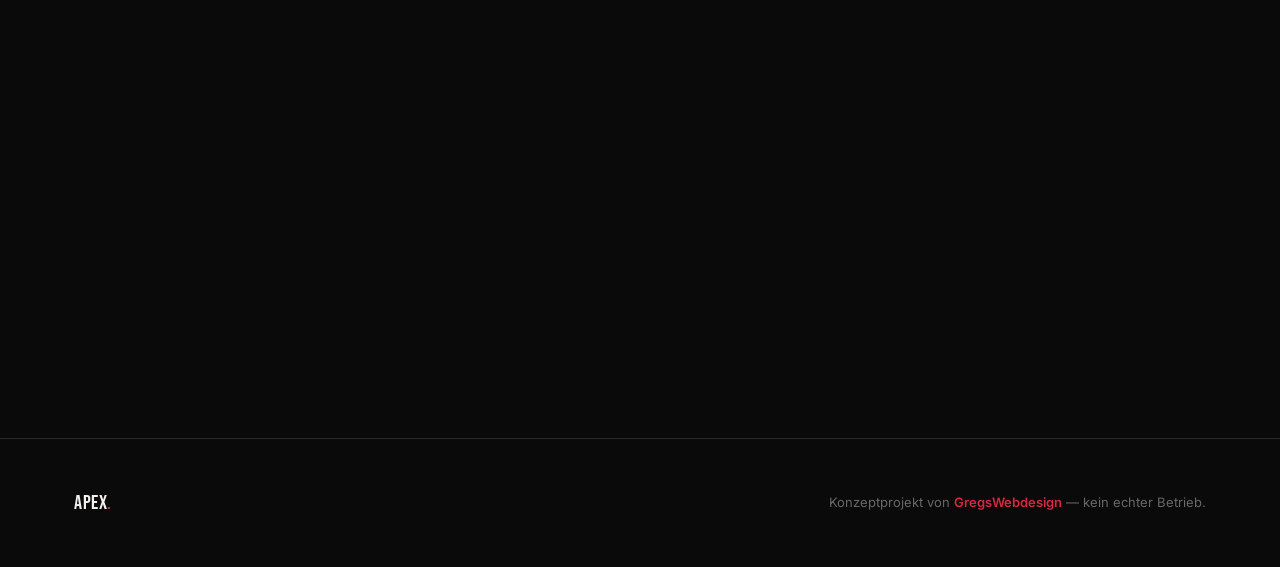
==== commit 405226a2: "Mobile-Menü-Bug fixen: Menü deckte nach dem Scrollen nicht mehr den ganzen Bildschirm ab Ursache: ba" ====
--- a/Demo-AutoDetailing/index.html
+++ b/Demo-AutoDetailing/index.html
@@ -41,17 +41,17 @@
       </button>
     </div>
   </div>
-
-  <nav class="mobile-nav" id="mobileNav" aria-label="Mobile Navigation">
-    <a href="#start">Home</a>
-    <a href="#leistungen">Leistungen</a>
-    <a href="#video-showcase">Einblick</a>
-    <a href="#galerie">Galerie</a>
-    <a href="#ueber-uns">Über uns</a>
-    <a href="#kontakt">Kontakt</a>
-    <a href="#kontakt" class="btn btn-primary btn-block">Termin anfragen</a>
-  </nav>
 </header>
+
+<nav class="mobile-nav" id="mobileNav" aria-label="Mobile Navigation">
+  <a href="#start">Home</a>
+  <a href="#leistungen">Leistungen</a>
+  <a href="#video-showcase">Einblick</a>
+  <a href="#galerie">Galerie</a>
+  <a href="#ueber-uns">Über uns</a>
+  <a href="#kontakt">Kontakt</a>
+  <a href="#kontakt" class="btn btn-primary btn-block">Termin anfragen</a>
+</nav>
 
 <main id="main">
 
